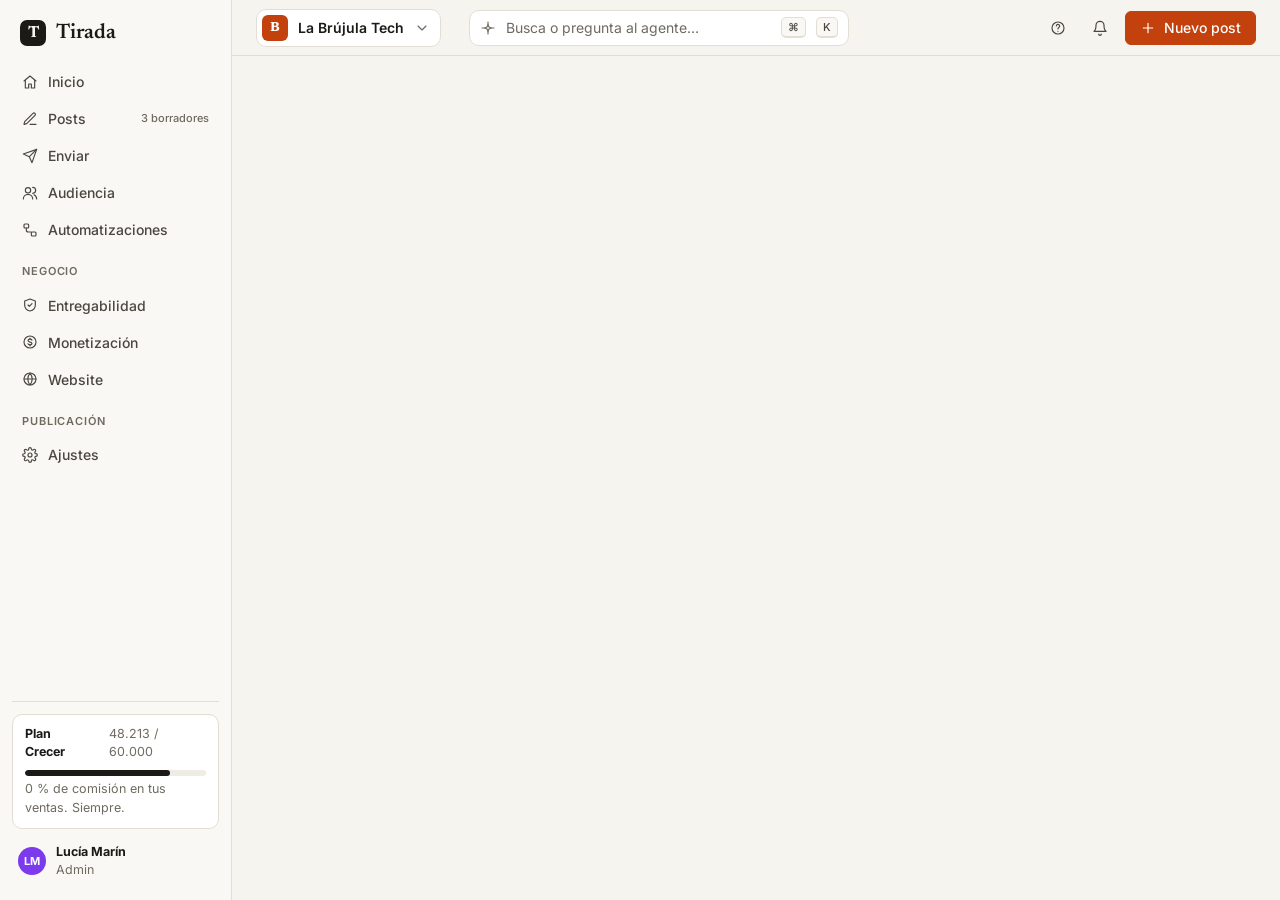
==== design/prototype/index.html @ 81aaa77f "design: entregabilidad Co-Authored-By: Claude Opus 5.5 <noreply@anthropic.com> Claude-Session: https" ====
<!doctype html>
<html lang="es">
<head>
<meta charset="utf-8">
<meta name="viewport" content="width=device-width, initial-scale=1">
<title>Tirada · La Brújula Tech</title>
<meta name="description" content="Prototipo navegable del dashboard del creador de Tirada (solo desktop).">
<link rel="preconnect" href="https://fonts.googleapis.com">
<link rel="preconnect" href="https://fonts.gstatic.com" crossorigin>
<link rel="stylesheet" href="https://fonts.googleapis.com/css2?family=Inter:wght@400;500;600;700&family=Newsreader:opsz,wght@6..72,400;6..72,600&display=swap">
<link rel="stylesheet" href="styles.css">
<link rel="icon" href="data:image/svg+xml,%3Csvg xmlns='http://www.w3.org/2000/svg' viewBox='0 0 32 32'%3E%3Crect width='32' height='32' rx='8' fill='%231b1a17'/%3E%3Ctext x='16' y='23' font-family='Georgia' font-size='20' font-weight='700' fill='%23f6f4ef' text-anchor='middle'%3ET%3C/text%3E%3C/svg%3E">
</head>
<body>

<!-- Iconos (sprite inline) -->
<svg width="0" height="0" style="position:absolute" aria-hidden="true">
  <defs>
    <symbol id="i-home" viewBox="0 0 24 24"><path d="M3 10.5 12 3l9 7.5"/><path d="M5 9.5V21h5v-6h4v6h5V9.5"/></symbol>
    <symbol id="i-edit" viewBox="0 0 24 24"><path d="M12 20h9"/><path d="M16.5 3.5a2.1 2.1 0 0 1 3 3L7 19l-4 1 1-4Z"/></symbol>
    <symbol id="i-send" viewBox="0 0 24 24"><path d="m22 2-7 20-4-9-9-4Z"/><path d="M22 2 11 13"/></symbol>
    <symbol id="i-users" viewBox="0 0 24 24"><circle cx="9" cy="8" r="4"/><path d="M2 21a7 7 0 0 1 14 0"/><path d="M16 3.5a4 4 0 0 1 0 9"/><path d="M22 21a7 7 0 0 0-4-6.3"/></symbol>
    <symbol id="i-flow" viewBox="0 0 24 24"><rect x="3" y="3" width="7" height="6" rx="1.5"/><rect x="14" y="15" width="7" height="6" rx="1.5"/><path d="M6.5 9v3a3 3 0 0 0 3 3h4.5"/></symbol>
    <symbol id="i-shield" viewBox="0 0 24 24"><path d="M12 3 4 6v6c0 5 3.5 8 8 9 4.5-1 8-4 8-9V6Z"/><path d="m9 12 2 2 4-4"/></symbol>
    <symbol id="i-coin" viewBox="0 0 24 24"><circle cx="12" cy="12" r="9"/><path d="M15 9.2c-.6-.9-1.7-1.4-3-1.4-1.8 0-3 .9-3 2.1 0 3 6 1.5 6 4.3 0 1.2-1.3 2.1-3 2.1-1.4 0-2.6-.6-3.1-1.6"/><path d="M12 6v1.8M12 16.3V18"/></symbol>
    <symbol id="i-globe" viewBox="0 0 24 24"><circle cx="12" cy="12" r="9"/><path d="M3 12h18"/><path d="M12 3a14 14 0 0 1 0 18 14 14 0 0 1 0-18"/></symbol>
    <symbol id="i-settings" viewBox="0 0 24 24"><circle cx="12" cy="12" r="3"/><path d="M19.4 15a1.7 1.7 0 0 0 .3 1.8l.1.1a2 2 0 1 1-2.8 2.8l-.1-.1a1.7 1.7 0 0 0-1.8-.3 1.7 1.7 0 0 0-1 1.5V21a2 2 0 1 1-4 0v-.1a1.7 1.7 0 0 0-1.1-1.5 1.7 1.7 0 0 0-1.8.3l-.1.1a2 2 0 1 1-2.8-2.8l.1-.1a1.7 1.7 0 0 0 .3-1.8 1.7 1.7 0 0 0-1.5-1H3a2 2 0 1 1 0-4h.1a1.7 1.7 0 0 0 1.5-1.1 1.7 1.7 0 0 0-.3-1.8l-.1-.1a2 2 0 1 1 2.8-2.8l.1.1a1.7 1.7 0 0 0 1.8.3H9a1.7 1.7 0 0 0 1-1.5V3a2 2 0 1 1 4 0v.1a1.7 1.7 0 0 0 1 1.5 1.7 1.7 0 0 0 1.8-.3l.1-.1a2 2 0 1 1 2.8 2.8l-.1.1a1.7 1.7 0 0 0-.3 1.8V9a1.7 1.7 0 0 0 1.5 1H21a2 2 0 1 1 0 4h-.1a1.7 1.7 0 0 0-1.5 1Z"/></symbol>
    <symbol id="i-search" viewBox="0 0 24 24"><circle cx="11" cy="11" r="7"/><path d="m20 20-3.5-3.5"/></symbol>
    <symbol id="i-sparkle" viewBox="0 0 24 24"><path d="M12 3v4M12 17v4M3 12h4M17 12h4"/><path d="m12 7 1.5 3.5L17 12l-3.5 1.5L12 17l-1.5-3.5L7 12l3.5-1.5Z"/></symbol>
    <symbol id="i-chev" viewBox="0 0 24 24"><path d="m6 9 6 6 6-6"/></symbol>
    <symbol id="i-chev-r" viewBox="0 0 24 24"><path d="m9 6 6 6-6 6"/></symbol>
    <symbol id="i-check" viewBox="0 0 24 24"><path d="M20 6 9 17l-5-5"/></symbol>
    <symbol id="i-x" viewBox="0 0 24 24"><path d="M18 6 6 18M6 6l12 12"/></symbol>
    <symbol id="i-alert" viewBox="0 0 24 24"><path d="M12 3 2 20h20Z"/><path d="M12 10v4M12 17h.01"/></symbol>
    <symbol id="i-info" viewBox="0 0 24 24"><circle cx="12" cy="12" r="9"/><path d="M12 11v5M12 8h.01"/></symbol>
    <symbol id="i-plus" viewBox="0 0 24 24"><path d="M12 5v14M5 12h14"/></symbol>
    <symbol id="i-mail" viewBox="0 0 24 24"><rect x="3" y="5" width="18" height="14" rx="2"/><path d="m3 7 9 6 9-6"/></symbol>
    <symbol id="i-link" viewBox="0 0 24 24"><path d="M10 14a4 4 0 0 0 5.7 0l3-3a4 4 0 0 0-5.7-5.7l-1 1"/><path d="M14 10a4 4 0 0 0-5.7 0l-3 3a4 4 0 0 0 5.7 5.7l1-1"/></symbol>
    <symbol id="i-copy" viewBox="0 0 24 24"><rect x="9" y="9" width="12" height="12" rx="2"/><path d="M5 15H4a1 1 0 0 1-1-1V4a1 1 0 0 1 1-1h10a1 1 0 0 1 1 1v1"/></symbol>
    <symbol id="i-image" viewBox="0 0 24 24"><rect x="3" y="4" width="18" height="16" rx="2"/><circle cx="9" cy="10" r="2"/><path d="m21 16-5-5-9 9"/></symbol>
    <symbol id="i-columns" viewBox="0 0 24 24"><rect x="3" y="4" width="18" height="16" rx="2"/><path d="M12 4v16"/></symbol>
    <symbol id="i-poll" viewBox="0 0 24 24"><path d="M4 20V10M10 20V4M16 20v-7M22 20H2"/></symbol>
    <symbol id="i-lock" viewBox="0 0 24 24"><rect x="4" y="11" width="16" height="10" rx="2"/><path d="M8 11V7a4 4 0 0 1 8 0v4"/></symbol>
    <symbol id="i-megaphone" viewBox="0 0 24 24"><path d="M3 11v2a1 1 0 0 0 1 1h3l6 4V6L7 10H4a1 1 0 0 0-1 1Z"/><path d="M17 8a5 5 0 0 1 0 8"/></symbol>
    <symbol id="i-heading" viewBox="0 0 24 24"><path d="M6 4v16M18 4v16M6 12h12"/></symbol>
    <symbol id="i-text" viewBox="0 0 24 24"><path d="M4 6h16M4 12h16M4 18h10"/></symbol>
    <symbol id="i-quote" viewBox="0 0 24 24"><path d="M7 7h4v6a4 4 0 0 1-4 4M15 7h4v6a4 4 0 0 1-4 4"/></symbol>
    <symbol id="i-code" viewBox="0 0 24 24"><path d="m8 7-5 5 5 5M16 7l5 5-5 5"/></symbol>
    <symbol id="i-clock" viewBox="0 0 24 24"><circle cx="12" cy="12" r="9"/><path d="M12 7v5l3 2"/></symbol>
    <symbol id="i-branch" viewBox="0 0 24 24"><circle cx="6" cy="5" r="2"/><circle cx="6" cy="19" r="2"/><circle cx="18" cy="8" r="2"/><path d="M6 7v10M18 10a6 6 0 0 1-6 6H8"/></symbol>
    <symbol id="i-webhook" viewBox="0 0 24 24"><path d="M10 7a3 3 0 1 1 4.5 2.6L17 14"/><path d="M7 20a3 3 0 1 1 0-6h0l2.5-4.5"/><path d="M17 20a3 3 0 1 0-2.6-4.5H9"/></symbol>
    <symbol id="i-zap" viewBox="0 0 24 24"><path d="M13 2 4 14h7l-1 8 9-12h-7Z"/></symbol>
    <symbol id="i-eye" viewBox="0 0 24 24"><path d="M2 12s3.5-7 10-7 10 7 10 7-3.5 7-10 7S2 12 2 12Z"/><circle cx="12" cy="12" r="3"/></symbol>
    <symbol id="i-monitor" viewBox="0 0 24 24"><rect x="2" y="4" width="20" height="13" rx="2"/><path d="M8 21h8M12 17v4"/></symbol>
    <symbol id="i-phone" viewBox="0 0 24 24"><rect x="6" y="2" width="12" height="20" rx="3"/><path d="M11 18h2"/></symbol>
    <symbol id="i-headphones" viewBox="0 0 24 24"><path d="M3 18v-6a9 9 0 0 1 18 0v6"/><rect x="3" y="14" width="4" height="7" rx="1.5"/><rect x="17" y="14" width="4" height="7" rx="1.5"/></symbol>
    <symbol id="i-comment" viewBox="0 0 24 24"><path d="M21 12a8 8 0 0 1-11.6 7.1L4 20l1-4.6A8 8 0 1 1 21 12Z"/></symbol>
    <symbol id="i-grip" viewBox="0 0 24 24"><circle cx="9" cy="6" r="1"/><circle cx="15" cy="6" r="1"/><circle cx="9" cy="12" r="1"/><circle cx="15" cy="12" r="1"/><circle cx="9" cy="18" r="1"/><circle cx="15" cy="18" r="1"/></symbol>
    <symbol id="i-play" viewBox="0 0 24 24"><path d="M7 4v16l13-8Z"/></symbol>
    <symbol id="i-trash" viewBox="0 0 24 24"><path d="M4 7h16M10 11v6M14 11v6M6 7l1 13h10l1-13M9 7V4h6v3"/></symbol>
    <symbol id="i-key" viewBox="0 0 24 24"><circle cx="8" cy="15" r="4"/><path d="m11 12 9-9M17 6l3 3M15 8l2 2"/></symbol>
    <symbol id="i-filter" viewBox="0 0 24 24"><path d="M3 5h18l-7 8v6l-4 2v-8Z"/></symbol>
    <symbol id="i-download" viewBox="0 0 24 24"><path d="M12 3v12M7 10l5 5 5-5M4 21h16"/></symbol>
    <symbol id="i-arrow-ur" viewBox="0 0 24 24"><path d="M7 17 17 7M8 7h9v9"/></symbol>
    <symbol id="i-layout" viewBox="0 0 24 24"><rect x="3" y="3" width="18" height="18" rx="2"/><path d="M3 9h18M9 21V9"/></symbol>
    <symbol id="i-undo" viewBox="0 0 24 24"><path d="M9 14 4 9l5-5"/><path d="M4 9h11a5 5 0 0 1 0 10h-3"/></symbol>
    <symbol id="i-redo" viewBox="0 0 24 24"><path d="m15 14 5-5-5-5"/><path d="M20 9H9a5 5 0 0 0 0 10h3"/></symbol>
    <symbol id="i-bell" viewBox="0 0 24 24"><path d="M6 8a6 6 0 0 1 12 0c0 7 3 9 3 9H3s3-2 3-9"/><path d="M10 21a2 2 0 0 0 4 0"/></symbol>
    <symbol id="i-help" viewBox="0 0 24 24"><circle cx="12" cy="12" r="9"/><path d="M9.5 9a2.5 2.5 0 1 1 3.5 2.3c-.6.3-1 .9-1 1.7v.5M12 17h.01"/></symbol>
    <symbol id="i-more" viewBox="0 0 24 24"><circle cx="5" cy="12" r="1"/><circle cx="12" cy="12" r="1"/><circle cx="19" cy="12" r="1"/></symbol>
    <symbol id="i-calendar" viewBox="0 0 24 24"><rect x="3" y="5" width="18" height="16" rx="2"/><path d="M3 10h18M8 3v4M16 3v4"/></symbol>
    <symbol id="i-split" viewBox="0 0 24 24"><path d="M12 3v6M12 9 5 16v5M12 9l7 7v5"/></symbol>
    <symbol id="i-bag" viewBox="0 0 24 24"><path d="M5 8h14l-1 13H6Z"/><path d="M9 8V6a3 3 0 0 1 6 0v2"/></symbol>
    <symbol id="i-star" viewBox="0 0 24 24"><path d="m12 3 2.7 5.6 6.3.9-4.5 4.4 1 6.1L12 17l-5.5 3 1-6.1L3 9.5l6.3-.9Z"/></symbol>
    <symbol id="i-laptop" viewBox="0 0 24 24"><rect x="4" y="4" width="16" height="11" rx="1.5"/><path d="M2 19h20l-2-4H4Z"/></symbol>
    <symbol id="i-bold" viewBox="0 0 24 24"><path d="M7 4h6a4 4 0 0 1 0 8H7zM7 12h7a4 4 0 0 1 0 8H7z"/></symbol>
    <symbol id="i-italic" viewBox="0 0 24 24"><path d="M14 4h-4M14 20h-4M15 4 9 20"/></symbol>
    <symbol id="i-db" viewBox="0 0 24 24"><ellipse cx="12" cy="5" rx="8" ry="3"/><path d="M4 5v14c0 1.7 3.6 3 8 3s8-1.3 8-3V5M4 12c0 1.7 3.6 3 8 3s8-1.3 8-3"/></symbol>
  </defs>
</svg>

<!-- ============ Pantalla de bloqueo móvil (funciona sin JS: CSS media query) ============ -->
<section class="gate" id="gate" aria-labelledby="gate-title">
  <div class="gate-card">
    <div class="gate-logo"><span class="brand-mark">T</span>Tirada</div>
    <svg class="gate-illus" viewBox="0 0 168 104" fill="none" stroke="currentColor" stroke-width="2" stroke-linecap="round" stroke-linejoin="round" aria-hidden="true">
      <rect x="22" y="6" width="124" height="78" rx="6"/>
      <path d="M8 92h152l-8 8H16Z"/>
      <rect x="32" y="16" width="34" height="58" rx="3" opacity=".35"/>
      <path d="M76 22h56M76 32h44M76 42h52M76 58h30" opacity=".5"/>
      <rect x="76" y="64" width="24" height="10" rx="3" fill="#c2410c" stroke="#c2410c"/>
    </svg>
    <h1 id="gate-title">Tirada se usa desde un ordenador</h1>
    <p>El editor, los segmentos y la analítica necesitan pantalla grande. Tus lectores sí te leen en el móvil: todo lo que ven ellos es responsive.</p>
    <p class="gate-reader">Abre Tirada en una pantalla de al menos 1024 px de ancho.</p>
    <div class="gate-actions">
      <button class="btn primary" type="button" data-gate-email><svg class="i"><use href="#i-mail"/></svg>Enviarme el enlace por email</button>
      <button class="btn" type="button" data-gate-copy><svg class="i"><use href="#i-link"/></svg>Copiar enlace</button>
    </div>
    <p class="gate-foot">¿Solo querías ver tus números? Te mandamos el resumen semanal por email cada lunes.</p>
  </div>
</section>

<!-- ============ App ============ -->
<div class="app" id="app">
  <aside class="sidebar" aria-label="Navegación principal">
    <div class="brand"><span class="brand-mark">T</span>Tirada</div>
    <nav class="nav" id="nav">
      <a href="#/inicio" data-route="inicio"><svg class="i"><use href="#i-home"/></svg>Inicio</a>
      <a href="#/editor" data-route="editor"><svg class="i"><use href="#i-edit"/></svg>Posts<span class="count">3 borradores</span></a>
      <a href="#/enviar" data-route="enviar"><svg class="i"><use href="#i-send"/></svg>Enviar</a>
      <a href="#/audiencia" data-route="audiencia"><svg class="i"><use href="#i-users"/></svg>Audiencia</a>
      <a href="#/automatizaciones" data-route="automatizaciones"><svg class="i"><use href="#i-flow"/></svg>Automatizaciones</a>
      <div class="nav-label">Negocio</div>
      <a href="#/entregabilidad" data-route="entregabilidad"><svg class="i"><use href="#i-shield"/></svg>Entregabilidad</a>
      <a href="#/monetizacion" data-route="monetizacion"><svg class="i"><use href="#i-coin"/></svg>Monetización</a>
      <a href="#/website" data-route="website"><svg class="i"><use href="#i-globe"/></svg>Website</a>
      <div class="nav-label">Publicación</div>
      <a href="#/ajustes" data-route="ajustes"><svg class="i"><use href="#i-settings"/></svg>Ajustes</a>
    </nav>
    <div class="sidebar-foot">
      <div class="plan-box">
        <div class="row"><b>Plan Crecer</b><span class="spacer"></span><span class="muted">48.213 / 60.000</span></div>
        <div class="bar"><span style="width:80%"></span></div>
        <span class="muted">0 % de comisión en tus ventas. Siempre.</span>
      </div>
      <div class="me"><span class="avatar" style="background:#7c3aed">LM</span><div><b>Lucía Marín</b><div class="muted">Admin</div></div></div>
    </div>
  </aside>

  <div class="main">
    <header class="topbar">
      <div class="pub-switch">
        <button class="pub-btn" id="pub-btn" aria-haspopup="menu" aria-expanded="false">
          <span class="pub-logo" style="background:#c2410c">B</span>La Brújula Tech<svg class="i muted"><use href="#i-chev"/></svg>
        </button>
        <div class="menu" id="pub-menu" role="menu" hidden>
          <button class="menu-item active" role="menuitem"><span class="pub-logo" style="background:#c2410c">B</span><span>La Brújula Tech<small>48.213 suscriptores · semanal</small></span><svg class="i" style="margin-left:auto"><use href="#i-check"/></svg></button>
          <button class="menu-item" role="menuitem"><span class="pub-logo" style="background:#0f766e">C</span><span>Código Abierto<small>9.870 suscriptores · quincenal</small></span></button>
          <button class="menu-item" role="menuitem"><span class="pub-logo" style="background:#1d4ed8">D</span><span>Datos con Café<small>2.415 suscriptores · en periodo de prueba</small></span></button>
          <div class="menu-sep"></div>
          <button class="menu-item" role="menuitem"><svg class="i"><use href="#i-plus"/></svg>Nueva publicación</button>
        </div>
      </div>
      <button class="cmdk-btn" id="cmdk-btn" aria-label="Abrir buscador y agente (Cmd+K)">
        <svg class="i"><use href="#i-sparkle"/></svg><span>Busca o pregunta al agente…</span><kbd>⌘</kbd><kbd>K</kbd>
      </button>
      <div class="topbar-right">
        <button class="btn ghost icon" aria-label="Ayuda"><svg class="i"><use href="#i-help"/></svg></button>
        <button class="btn ghost icon" aria-label="Notificaciones"><svg class="i"><use href="#i-bell"/></svg></button>
        <a class="btn primary" href="#/editor"><svg class="i"><use href="#i-plus"/></svg>Nuevo post</a>
      </div>
    </header>
    <main id="view" class="view" tabindex="-1"></main>
  </div>
</div>

<!-- ============ Paleta de comandos / agente IA ============ -->
<div class="palette-backdrop" id="palette" hidden>
  <div class="palette" role="dialog" aria-modal="true" aria-label="Buscador y agente">
    <div class="palette-in">
      <svg class="i"><use href="#i-sparkle"/></svg>
      <input id="palette-input" placeholder="Busca posts, suscriptores, ajustes… o pregunta lo que quieras" autocomplete="off">
      <kbd>esc</kbd>
    </div>
    <div class="palette-body" id="palette-body"></div>
    <div class="p-foot"><span><kbd>↑</kbd> <kbd>↓</kbd> navegar</span><span><kbd>↵</kbd> abrir</span><span>El agente usa la misma API y permisos que tú · todo queda en el audit log</span></div>
  </div>
</div>

<div class="toasts" id="toasts" aria-live="polite"></div>

<script src="app.js"></script>
</body>
</html>
---- design/prototype/styles.css ----
/* Tirada — prototipo del dashboard del creador (solo desktop, ≥1024px) */

:root {
  /* Superficies */
  --bg: #f6f4ef;
  --surface: #ffffff;
  --surface-2: #faf8f4;
  --surface-sunken: #efece5;
  --border: #e3ded3;
  --border-strong: #cfc8ba;

  /* Tinta */
  --ink: #1b1a17;
  --ink-2: #4a4740;
  --ink-3: #6f6a60;
  --ink-inverse: #ffffff;

  /* Marca */
  --accent: #c2410c;          /* bermellón de imprenta */
  --accent-hover: #a5360a;
  --accent-soft: #fbe9df;
  --accent-ink: #9a3412;

  /* Estado (siempre con icono + texto) */
  --good: #15803d;
  --good-soft: #e3f4e8;
  --warn: #a16207;
  --warn-soft: #fbf1d5;
  --bad: #b91c1c;
  --bad-soft: #fbe4e4;
  --info: #1d4ed8;
  --info-soft: #e3eafc;

  /* Datos */
  --series-1: #c2410c;
  --series-muted: #b8b1a3;
  --grid: #ebe7de;

  /* Tipografía */
  --font-ui: "Inter", ui-sans-serif, system-ui, -apple-system, "Segoe UI", Roboto, sans-serif;
  --font-serif: "Newsreader", "Iowan Old Style", Georgia, "Times New Roman", serif;
  --font-mono: ui-monospace, "SF Mono", Menlo, Consolas, monospace;

  --fs-xs: 11px;
  --fs-sm: 12.5px;
  --fs-md: 14px;
  --fs-lg: 16px;
  --fs-xl: 20px;
  --fs-2xl: 26px;
  --fs-3xl: 34px;

  /* Espaciado (base 4) */
  --s-1: 4px;
  --s-2: 8px;
  --s-3: 12px;
  --s-4: 16px;
  --s-5: 20px;
  --s-6: 24px;
  --s-8: 32px;
  --s-10: 40px;

  --r-sm: 6px;
  --r-md: 10px;
  --r-lg: 14px;
  --shadow-sm: 0 1px 2px rgba(27, 26, 23, .06);
  --shadow-md: 0 6px 24px rgba(27, 26, 23, .08), 0 1px 2px rgba(27, 26, 23, .06);
  --shadow-lg: 0 24px 64px rgba(27, 26, 23, .18), 0 2px 6px rgba(27, 26, 23, .08);

  --sidebar-w: 232px;
  --topbar-h: 56px;
  color-scheme: light;
}

@media (prefers-color-scheme: dark) {
  :root {
    --bg: #141311;
    --surface: #1c1b18;
    --surface-2: #211f1c;
    --surface-sunken: #110f0d;
    --border: #2f2c27;
    --border-strong: #3f3b34;
    --ink: #f1ede4;
    --ink-2: #c9c3b6;
    --ink-3: #9a9385;
    --accent: #f0703a;
    --accent-hover: #ff8550;
    --accent-soft: #3a2116;
    --accent-ink: #ffb08a;
    --good: #4ade80;
    --good-soft: #15291c;
    --warn: #facc15;
    --warn-soft: #2e2710;
    --bad: #f87171;
    --bad-soft: #351717;
    --info: #93b4ff;
    --info-soft: #18213a;
    --series-1: #f0703a;
    --series-muted: #5d574d;
    --grid: #2a2823;
    --shadow-md: 0 6px 24px rgba(0, 0, 0, .4);
    --shadow-lg: 0 24px 64px rgba(0, 0, 0, .6);
    color-scheme: dark;
  }
}

* { box-sizing: border-box; }
html, body { margin: 0; height: 100%; }
body {
  background: var(--bg);
  color: var(--ink);
  font: 400 var(--fs-md)/1.5 var(--font-ui);
  -webkit-font-smoothing: antialiased;
  min-width: 1024px;
}
button, input, select, textarea { font: inherit; color: inherit; }
a { color: var(--accent-ink); }
h1, h2, h3, h4 { margin: 0; font-weight: 600; letter-spacing: -.01em; }
p { margin: 0; }
svg.i { width: 16px; height: 16px; flex: none; stroke: currentColor; fill: none; stroke-width: 1.75; stroke-linecap: round; stroke-linejoin: round; }
.serif { font-family: var(--font-serif); }
.muted { color: var(--ink-3); }
.mono { font-family: var(--font-mono); font-size: var(--fs-sm); }
.num { font-variant-numeric: tabular-nums; }
.sr-only { position: absolute; width: 1px; height: 1px; overflow: hidden; clip: rect(0 0 0 0); white-space: nowrap; }
:focus-visible { outline: 2px solid var(--accent); outline-offset: 2px; border-radius: 4px; }

/* ================= Mobile gate ================= */
.gate { display: none; }
@media (max-width: 1023.98px), (pointer: coarse) and (max-width: 1023.98px) {
  body { min-width: 0; }
  .app, .palette-backdrop { display: none !important; }
  .gate { display: flex; }
}
.gate {
  position: fixed; inset: 0; z-index: 100;
  flex-direction: column; justify-content: center; align-items: center;
  padding: 32px 24px;
  background:
    radial-gradient(120% 60% at 50% 0%, var(--accent-soft), transparent 70%),
    var(--bg);
  text-align: center;
  overflow-y: auto;
}
.gate-card { max-width: 420px; width: 100%; }
.gate-logo { display: inline-flex; align-items: center; gap: 10px; font: 600 22px var(--font-serif); margin-bottom: 40px; }
.gate-illus { width: 168px; height: auto; margin: 0 auto 28px; display: block; color: var(--ink); }
.gate h1 { font: 600 30px/1.15 var(--font-serif); letter-spacing: -.02em; margin-bottom: 14px; }
.gate p { color: var(--ink-2); font-size: 16px; line-height: 1.55; margin-bottom: 10px; }
.gate .gate-reader { font-size: 14px; color: var(--ink-3); margin-bottom: 32px; }
.gate-actions { display: flex; flex-direction: column; gap: 10px; }
.gate .btn { justify-content: center; height: 48px; font-size: 15px; border-radius: 12px; }
.gate-foot { margin-top: 28px; font-size: 12.5px; color: var(--ink-3); }

/* ================= Layout ================= */
.app { display: grid; grid-template-columns: var(--sidebar-w) 1fr; min-height: 100vh; }
.sidebar {
  position: sticky; top: 0; height: 100vh;
  background: var(--surface-2);
  border-right: 1px solid var(--border);
  display: flex; flex-direction: column;
  padding: var(--s-4) var(--s-3);
}
.brand { display: flex; align-items: center; gap: 10px; padding: 4px 8px 18px; font: 600 21px var(--font-serif); letter-spacing: -.01em; }
.brand-mark { width: 26px; height: 26px; border-radius: 7px; background: var(--ink); color: var(--bg); display: grid; place-items: center; font: 700 16px var(--font-serif); }
.nav { display: flex; flex-direction: column; gap: 2px; }
.nav-label { font-size: var(--fs-xs); text-transform: uppercase; letter-spacing: .08em; color: var(--ink-3); padding: 14px 10px 6px; font-weight: 600; }
.nav a {
  display: flex; align-items: center; gap: 10px;
  padding: 7px 10px; border-radius: var(--r-sm);
  color: var(--ink-2); text-decoration: none; font-weight: 500;
}
.nav a:hover { background: var(--surface-sunken); color: var(--ink); }
.nav a[aria-current="page"] { background: var(--surface); color: var(--ink); box-shadow: var(--shadow-sm), inset 0 0 0 1px var(--border); }
.nav a[aria-current="page"] svg { color: var(--accent); }
.nav .count { margin-left: auto; font-size: var(--fs-xs); color: var(--ink-3); }
.sidebar-foot { margin-top: auto; border-top: 1px solid var(--border); padding-top: var(--s-3); display: flex; flex-direction: column; gap: 10px; }
.plan-box { background: var(--surface); border: 1px solid var(--border); border-radius: var(--r-md); padding: 10px 12px; font-size: var(--fs-sm); }
.plan-box .bar { height: 6px; border-radius: 3px; background: var(--surface-sunken); margin: 8px 0 4px; overflow: hidden; }
.plan-box .bar span { display: block; height: 100%; background: var(--ink); border-radius: 3px; }
.me { display: flex; align-items: center; gap: 10px; padding: 4px 6px; font-size: var(--fs-sm); }

.main { display: flex; flex-direction: column; min-width: 0; }
.topbar {
  position: sticky; top: 0; z-index: 20;
  height: var(--topbar-h);
  display: flex; align-items: center; gap: var(--s-3);
  padding: 0 var(--s-6);
  background: color-mix(in srgb, var(--bg) 88%, transparent);
  backdrop-filter: blur(8px);
  border-bottom: 1px solid var(--border);
}
.pub-switch { position: relative; }
.pub-btn { display: flex; align-items: center; gap: 10px; padding: 5px 10px 5px 5px; border: 1px solid var(--border); border-radius: var(--r-md); background: var(--surface); cursor: pointer; font-weight: 600; }
.pub-btn:hover { border-color: var(--border-strong); }
.pub-logo { width: 26px; height: 26px; border-radius: 6px; display: grid; place-items: center; font: 700 13px var(--font-serif); color: #fff; }
.menu {
  position: absolute; top: calc(100% + 6px); left: 0; min-width: 280px; z-index: 30;
  background: var(--surface); border: 1px solid var(--border); border-radius: var(--r-md);
  box-shadow: var(--shadow-md); padding: 6px;
}
.menu[hidden] { display: none; }
.menu-item { display: flex; align-items: center; gap: 10px; width: 100%; padding: 8px; border: 0; background: none; border-radius: var(--r-sm); cursor: pointer; text-align: left; }
.menu-item:hover, .menu-item.active { background: var(--surface-sunken); }
.menu-item small { display: block; color: var(--ink-3); font-size: var(--fs-xs); }
.menu-sep { height: 1px; background: var(--border); margin: 6px 0; }
.cmdk-btn {
  display: flex; align-items: center; gap: 10px;
  width: 380px; height: 36px; padding: 0 10px;
  margin-left: var(--s-4);
  border: 1px solid var(--border); border-radius: var(--r-md);
  background: var(--surface); color: var(--ink-3); cursor: pointer; text-align: left;
}
.cmdk-btn:hover { border-color: var(--border-strong); color: var(--ink-2); }
.cmdk-btn span { flex: 1; }
kbd { font: 500 11px var(--font-ui); padding: 2px 6px; border: 1px solid var(--border); border-bottom-width: 2px; border-radius: 5px; background: var(--surface-2); color: var(--ink-2); }
.topbar-right { margin-left: auto; display: flex; align-items: center; gap: var(--s-2); }

.view { padding: var(--s-8) var(--s-8) var(--s-10); max-width: 1440px; width: 100%; }
.view.full { max-width: none; padding: 0; }
.page-head { display: flex; align-items: flex-end; gap: var(--s-4); margin-bottom: var(--s-6); }
.page-head h1 { font: 600 var(--fs-3xl)/1.1 var(--font-serif); letter-spacing: -.02em; }
.page-head .sub { color: var(--ink-3); margin-top: 6px; }
.page-head .actions { margin-left: auto; display: flex; gap: var(--s-2); align-items: center; }

/* ================= Componentes ================= */
.btn {
  display: inline-flex; align-items: center; gap: 8px;
  height: 34px; padding: 0 14px;
  border: 1px solid var(--border-strong); border-radius: var(--r-sm);
  background: var(--surface); color: var(--ink);
  font-weight: 500; cursor: pointer; white-space: nowrap; text-decoration: none;
}
.btn:hover { background: var(--surface-2); }
.btn.primary { background: var(--accent); border-color: var(--accent); color: #fff; }
.btn.primary:hover { background: var(--accent-hover); }
.btn.dark { background: var(--ink); border-color: var(--ink); color: var(--bg); }
.btn.ghost { border-color: transparent; background: transparent; color: var(--ink-2); }
.btn.ghost:hover { background: var(--surface-sunken); }
.btn.sm { height: 28px; padding: 0 10px; font-size: var(--fs-sm); }
.btn.icon { width: 34px; padding: 0; justify-content: center; }
.btn.sm.icon { width: 28px; }

.card { background: var(--surface); border: 1px solid var(--border); border-radius: var(--r-lg); box-shadow: var(--shadow-sm); }
.card-h { display: flex; align-items: center; gap: var(--s-3); padding: var(--s-4) var(--s-5); border-bottom: 1px solid var(--border); }
.card-h h2, .card-h h3 { font-size: var(--fs-lg); }
.card-h .right { margin-left: auto; display: flex; gap: var(--s-2); align-items: center; }
.card-b { padding: var(--s-5); }
.card-b.flush { padding: 0; }

.grid { display: grid; gap: var(--s-5); }
.g-2 { grid-template-columns: repeat(2, minmax(0, 1fr)); }
.g-3 { grid-template-columns: repeat(3, minmax(0, 1fr)); }
.g-4 { grid-template-columns: repeat(4, minmax(0, 1fr)); }
.g-main-side { grid-template-columns: minmax(0, 2fr) minmax(0, 1fr); }
.stack { display: flex; flex-direction: column; gap: var(--s-5); }
.row { display: flex; align-items: center; gap: var(--s-2); }
.row.wrap { flex-wrap: wrap; }
.spacer { flex: 1; }

.badge {
  display: inline-flex; align-items: center; gap: 5px;
  padding: 2px 8px; border-radius: 999px;
  font-size: var(--fs-xs); font-weight: 600; line-height: 18px; white-space: nowrap;
  background: var(--surface-sunken); color: var(--ink-2);
}
.badge svg.i { width: 12px; height: 12px; stroke-width: 2.25; }
.badge.good { background: var(--good-soft); color: var(--good); }
.badge.warn { background: var(--warn-soft); color: var(--warn); }
.badge.bad { background: var(--bad-soft); color: var(--bad); }
.badge.info { background: var(--info-soft); color: var(--info); }
.badge.accent { background: var(--accent-soft); color: var(--accent-ink); }
.badge.outline { background: transparent; box-shadow: inset 0 0 0 1px var(--border-strong); }

.avatar { width: 28px; height: 28px; border-radius: 50%; display: inline-grid; place-items: center; font-size: 11px; font-weight: 700; color: #fff; flex: none; }
.avatar.sm { width: 22px; height: 22px; font-size: 10px; }
.avatars { display: flex; }
.avatars .avatar { box-shadow: 0 0 0 2px var(--bg); margin-left: -6px; }
.avatars .avatar:first-child { margin-left: 0; }

.tabs { display: flex; gap: 2px; border-bottom: 1px solid var(--border); }
.tab { padding: 10px 12px; border: 0; background: none; cursor: pointer; color: var(--ink-3); font-weight: 500; border-bottom: 2px solid transparent; margin-bottom: -1px; }
.tab:hover { color: var(--ink); }
.tab[aria-selected="true"] { color: var(--ink); border-bottom-color: var(--accent); }

.seg { display: inline-flex; padding: 3px; gap: 2px; background: var(--surface-sunken); border-radius: var(--r-md); }
.seg button { display: inline-flex; align-items: center; gap: 6px; border: 0; background: none; padding: 5px 12px; border-radius: 7px; cursor: pointer; color: var(--ink-2); font-weight: 500; font-size: var(--fs-sm); }
.seg button[aria-pressed="true"] { background: var(--surface); color: var(--ink); box-shadow: var(--shadow-sm); }

.field { display: flex; flex-direction: column; gap: 6px; }
.field label, .label { font-size: var(--fs-sm); font-weight: 600; color: var(--ink-2); }
.input, .select {
  height: 36px; padding: 0 10px; width: 100%;
  border: 1px solid var(--border-strong); border-radius: var(--r-sm);
  background: var(--surface);
}
.select { appearance: none; padding-right: 28px; background-image: linear-gradient(45deg, transparent 50%, var(--ink-3) 50%), linear-gradient(135deg, var(--ink-3) 50%, transparent 50%); background-position: calc(100% - 15px) 15px, calc(100% - 10px) 15px; background-size: 5px 5px; background-repeat: no-repeat; }
.input:focus, .select:focus { outline: 2px solid var(--accent); outline-offset: -1px; border-color: transparent; }
.hint { font-size: var(--fs-sm); color: var(--ink-3); }

.switch { position: relative; width: 34px; height: 20px; border-radius: 10px; background: var(--border-strong); border: 0; cursor: pointer; flex: none; padding: 0; }
.switch::after { content: ""; position: absolute; top: 2px; left: 2px; width: 16px; height: 16px; border-radius: 50%; background: #fff; transition: transform .15s; box-shadow: var(--shadow-sm); }
.switch[aria-checked="true"] { background: var(--good); }
.switch[aria-checked="true"]::after { transform: translateX(14px); }

table.t { width: 100%; border-collapse: collapse; font-size: var(--fs-md); }
.t th { text-align: left; font-size: var(--fs-xs); text-transform: uppercase; letter-spacing: .06em; color: var(--ink-3); font-weight: 600; padding: 10px var(--s-4); border-bottom: 1px solid var(--border); background: var(--surface-2); white-space: nowrap; }
.t td { padding: 11px var(--s-4); border-bottom: 1px solid var(--border); vertical-align: middle; }
.t tr:last-child td { border-bottom: 0; }
.t tbody tr:hover td { background: var(--surface-2); }
.t .r { text-align: right; }
.t th:first-child { border-top-left-radius: var(--r-lg); }
.t th:last-child { border-top-right-radius: var(--r-lg); }
.cell-main { font-weight: 600; }
.cell-sub { font-size: var(--fs-sm); color: var(--ink-3); }

.meter { height: 6px; border-radius: 3px; background: var(--surface-sunken); overflow: hidden; min-width: 60px; }
.meter > span { display: block; height: 100%; border-radius: 3px; background: var(--ink-2); }
.meter.good > span { background: var(--good); }
.meter.warn > span { background: var(--warn); }
.meter.accent > span { background: var(--accent); }

.callout { display: flex; gap: var(--s-3); padding: var(--s-3) var(--s-4); border-radius: var(--r-md); background: var(--info-soft); color: var(--ink); font-size: var(--fs-sm); align-items: flex-start; }
.callout svg { color: var(--info); margin-top: 2px; }
.callout.warn { background: var(--warn-soft); } .callout.warn svg { color: var(--warn); }
.callout.good { background: var(--good-soft); } .callout.good svg { color: var(--good); }
.callout.accent { background: var(--accent-soft); } .callout.accent svg { color: var(--accent); }

.dot { width: 8px; height: 8px; border-radius: 50%; display: inline-block; background: var(--ink-3); flex: none; }
.dot.good { background: var(--good); } .dot.warn { background: var(--warn); } .dot.bad { background: var(--bad); }

/* ================= Inicio ================= */
.kpis { display: grid; grid-template-columns: 1.5fr repeat(4, 1fr); gap: var(--s-4); margin-bottom: var(--s-5); }
.kpi { padding: var(--s-5); display: flex; flex-direction: column; gap: 6px; }
.kpi .k-label { font-size: var(--fs-sm); color: var(--ink-3); font-weight: 500; display: flex; align-items: center; gap: 6px; }
.kpi .k-val { font: 600 var(--fs-2xl)/1.1 var(--font-ui); letter-spacing: -.02em; font-variant-numeric: tabular-nums; }
.kpi .k-foot { font-size: var(--fs-sm); color: var(--ink-3); display: flex; gap: 6px; align-items: center; flex-wrap: wrap; }
.kpi.hero { background: var(--ink); color: var(--bg); border-color: var(--ink); }
.kpi.hero .k-label, .kpi.hero .k-foot { color: color-mix(in srgb, var(--bg) 70%, transparent); }
.kpi.hero .k-val { font: 600 44px/1 var(--font-serif); }
.kpi.hero .badge { background: color-mix(in srgb, var(--bg) 14%, transparent); color: var(--bg); }
.delta-up { color: var(--good); font-weight: 600; }
.delta-down { color: var(--bad); font-weight: 600; }
.kpi.hero .delta-up { color: #86efac; }
.split-bar { display: flex; height: 8px; gap: 2px; border-radius: 4px; overflow: hidden; margin-top: 4px; }
.split-bar span { display: block; height: 100%; }

.chart-wrap { position: relative; }
.chart-wrap svg { display: block; width: 100%; height: auto; overflow: visible; }
.chart-tip { position: absolute; pointer-events: none; background: var(--ink); color: var(--bg); padding: 8px 10px; border-radius: 8px; font-size: var(--fs-sm); box-shadow: var(--shadow-md); transform: translate(-50%, -110%); white-space: nowrap; opacity: 0; transition: opacity .1s; }
.chart-tip b { font-variant-numeric: tabular-nums; }
.legend { display: flex; gap: var(--s-4); font-size: var(--fs-sm); color: var(--ink-2); }
.legend i { display: inline-block; width: 14px; height: 3px; border-radius: 2px; vertical-align: middle; margin-right: 6px; }

.post-row { display: grid; grid-template-columns: 1fr 90px 90px 90px 110px; gap: var(--s-3); align-items: center; padding: 12px var(--s-5); border-bottom: 1px solid var(--border); }
.post-row:last-child { border-bottom: 0; }
.post-row.head { font-size: var(--fs-xs); text-transform: uppercase; letter-spacing: .06em; color: var(--ink-3); font-weight: 600; padding-top: 10px; padding-bottom: 10px; background: var(--surface-2); }
.post-row .title { font: 600 15px/1.3 var(--font-serif); }
.post-row .r { text-align: right; font-variant-numeric: tabular-nums; }

.agenda li { display: flex; gap: var(--s-3); padding: 10px 0; border-bottom: 1px solid var(--border); }
.agenda li:last-child { border-bottom: 0; }
ul.plain { list-style: none; margin: 0; padding: 0; }
.agenda .when { width: 56px; flex: none; font-size: var(--fs-sm); color: var(--ink-3); font-weight: 600; }

/* ================= Editor ================= */
.editor { display: grid; grid-template-columns: 248px minmax(0, 1fr) 360px; height: calc(100vh - var(--topbar-h)); }
.ed-left, .ed-right { background: var(--surface-2); overflow-y: auto; }
.ed-left { border-right: 1px solid var(--border); padding: var(--s-4); }
.ed-right { border-left: 1px solid var(--border); display: flex; flex-direction: column; }
.ed-center { overflow-y: auto; background: var(--bg); position: relative; }
.ed-toolbar { position: sticky; top: 0; z-index: 5; display: flex; align-items: center; gap: var(--s-2); padding: 10px var(--s-5); background: color-mix(in srgb, var(--bg) 92%, transparent); backdrop-filter: blur(6px); border-bottom: 1px solid var(--border); }
.ed-toolbar .sep { width: 1px; height: 20px; background: var(--border); margin: 0 4px; }
.saved { font-size: var(--fs-sm); color: var(--ink-3); display: flex; align-items: center; gap: 6px; }
.doc { max-width: 680px; margin: var(--s-8) auto 120px; background: var(--surface); border: 1px solid var(--border); border-radius: var(--r-lg); box-shadow: var(--shadow-sm); padding: 56px 64px; font-family: var(--font-serif); font-size: 18px; line-height: 1.65; }
.doc .kicker { font: 600 12px var(--font-ui); text-transform: uppercase; letter-spacing: .1em; color: var(--accent); margin-bottom: 10px; }
.doc h1 { font: 600 36px/1.15 var(--font-serif); letter-spacing: -.02em; margin-bottom: 12px; }
.doc h2 { font: 600 24px/1.25 var(--font-serif); margin: 28px 0 8px; }
.doc .dek { font-size: 20px; color: var(--ink-2); margin-bottom: 18px; }
.doc .byline { font: 500 13px var(--font-ui); color: var(--ink-3); display: flex; align-items: center; gap: 8px; padding-bottom: 20px; border-bottom: 1px solid var(--border); margin-bottom: 20px; }
.doc p { margin: 0 0 16px; }
.blk { position: relative; border-radius: 8px; }
.blk .handle { position: absolute; left: -40px; top: 4px; display: flex; gap: 2px; opacity: 0; color: var(--ink-3); }
.blk:hover .handle, .blk.sel .handle { opacity: 1; }
.blk.sel { box-shadow: 0 0 0 2px var(--accent); }
.blk .cond { position: absolute; right: -8px; top: -10px; }
.mt { background: var(--accent-soft); color: var(--accent-ink); border-radius: 4px; padding: 0 4px; font-family: var(--font-ui); font-size: .85em; font-weight: 600; }
.mt.resolved { background: var(--good-soft); color: var(--good); }
.doc figure { margin: 8px 0 20px; }
.img-ph { aspect-ratio: 16 / 8; border-radius: 8px; background: linear-gradient(135deg, #2b3a55, #c2410c 140%); display: grid; place-items: center; color: rgba(255, 255, 255, .85); }
.img-ph svg { width: 56px; height: 56px; stroke-width: 1.2; }
.doc figcaption { font: 400 13.5px/1.5 var(--font-ui); color: var(--ink-3); margin-top: 8px; }
.doc figcaption em { color: var(--ink-2); }
.cols { display: grid; grid-template-columns: 1fr 1fr; gap: 20px; margin: 4px 0 20px; }
.cols > div { border: 1px dashed var(--border-strong); border-radius: 8px; padding: 14px 16px; font-size: 15.5px; line-height: 1.55; }
.cols h4 { font: 600 12px var(--font-ui); text-transform: uppercase; letter-spacing: .08em; color: var(--ink-3); margin-bottom: 6px; }
.poll { border: 1px solid var(--border); border-radius: 10px; padding: 16px 18px; margin: 8px 0 20px; font-family: var(--font-ui); }
.poll .q { font-weight: 600; margin-bottom: 10px; font-size: 15px; }
.poll .opt { display: flex; align-items: center; gap: 10px; padding: 8px 12px; border: 1px solid var(--border); border-radius: 8px; margin-bottom: 6px; font-size: 14px; position: relative; overflow: hidden; }
.poll .opt span.fill { position: absolute; inset: 0 auto 0 0; background: var(--accent-soft); z-index: 0; }
.poll .opt > * { position: relative; z-index: 1; }
.poll .opt b { margin-left: auto; font-variant-numeric: tabular-nums; }
.paywall { display: flex; align-items: center; gap: 12px; margin: 28px 0; font: 600 12px var(--font-ui); text-transform: uppercase; letter-spacing: .08em; color: var(--accent-ink); }
.paywall::before, .paywall::after { content: ""; flex: 1; border-top: 2px dashed var(--accent); opacity: .5; }
.adslot { border: 1px solid var(--border); background: var(--surface-2); border-radius: 10px; padding: 14px 16px; display: flex; gap: 14px; align-items: center; margin: 8px 0 20px; font-family: var(--font-ui); }
.adslot .logo { width: 44px; height: 44px; border-radius: 10px; background: #0f766e; color: #fff; display: grid; place-items: center; font-weight: 700; }
.adslot small { color: var(--ink-3); font-size: 11px; text-transform: uppercase; letter-spacing: .08em; font-weight: 600; }
.slash { position: absolute; left: 0; top: calc(100% + 6px); width: 300px; z-index: 6; background: var(--surface); border: 1px solid var(--border); border-radius: var(--r-md); box-shadow: var(--shadow-lg); padding: 6px; font-family: var(--font-ui); font-size: 14px; }
.slash .grp { font-size: var(--fs-xs); text-transform: uppercase; letter-spacing: .08em; color: var(--ink-3); font-weight: 600; padding: 6px 8px 4px; }
.slash .it { display: flex; align-items: center; gap: 10px; padding: 6px 8px; border-radius: 6px; }
.slash .it.active { background: var(--surface-sunken); }
.slash .it .ic { width: 30px; height: 30px; border-radius: 6px; border: 1px solid var(--border); display: grid; place-items: center; background: var(--surface); }
.slash .it small { display: block; color: var(--ink-3); font-size: 12px; }
.slash .it kbd { margin-left: auto; }
.typing { color: var(--ink-3); }
.caret { display: inline-block; width: 2px; height: 1.1em; background: var(--accent); vertical-align: text-bottom; animation: blink 1s steps(1) infinite; }
@keyframes blink { 50% { opacity: 0; } }
.cursor-tag { position: absolute; font: 600 10px var(--font-ui); color: #fff; padding: 1px 6px; border-radius: 4px 4px 4px 0; white-space: nowrap; }
.remote-sel { background: rgba(37, 99, 235, .16); border-bottom: 2px solid #2563eb; }
.comment-hl { background: var(--warn-soft); border-bottom: 2px solid var(--warn); cursor: pointer; }

.outline li { padding: 5px 8px; border-radius: 6px; font-size: var(--fs-sm); color: var(--ink-2); cursor: pointer; display: flex; gap: 8px; align-items: center; }
.outline li:hover { background: var(--surface-sunken); }
.outline li.on { background: var(--surface); box-shadow: inset 0 0 0 1px var(--border); color: var(--ink); }
.outline li.l2 { padding-left: 22px; }
.side-h { font-size: var(--fs-xs); text-transform: uppercase; letter-spacing: .08em; color: var(--ink-3); font-weight: 600; margin: 18px 0 8px; }
.side-h:first-child { margin-top: 0; }

.rp-body { padding: var(--s-4); overflow-y: auto; flex: 1; display: flex; flex-direction: column; gap: var(--s-4); }
.rp-sec { background: var(--surface); border: 1px solid var(--border); border-radius: var(--r-md); padding: var(--s-4); }
.rp-sec h4 { font-size: var(--fs-md); margin-bottom: 10px; display: flex; align-items: center; gap: 8px; }
.rp-sec h4 .right { margin-left: auto; }
.gauge { position: relative; height: 10px; border-radius: 5px; background: var(--surface-sunken); overflow: visible; margin: 10px 0 6px; }
.gauge .fill { position: absolute; inset: 0 auto 0 0; border-radius: 5px; background: var(--good); }
.gauge .mark { position: absolute; top: -4px; bottom: -4px; width: 2px; background: var(--ink-3); }
.gauge-legend { display: flex; justify-content: space-between; font-size: var(--fs-xs); color: var(--ink-3); }
.check { display: flex; gap: 10px; align-items: flex-start; padding: 7px 0; font-size: var(--fs-sm); border-bottom: 1px solid var(--border); }
.check:last-child { border-bottom: 0; }
.check .ci { width: 18px; height: 18px; border-radius: 50%; display: grid; place-items: center; flex: none; margin-top: 1px; }
.check .ci svg { width: 11px; height: 11px; stroke-width: 3; }
.check .ci.good { background: var(--good-soft); color: var(--good); }
.check .ci.warn { background: var(--warn-soft); color: var(--warn); }
.check .ci.bad { background: var(--bad-soft); color: var(--bad); }
.check .act { margin-left: auto; font-size: var(--fs-xs); white-space: nowrap; }
.chip { display: inline-flex; align-items: center; gap: 6px; padding: 4px 10px; border: 1px solid var(--border-strong); border-radius: 999px; font-size: var(--fs-sm); background: var(--surface); cursor: pointer; }
.chip[aria-pressed="true"] { background: var(--ink); border-color: var(--ink); color: var(--bg); }
.thread { display: flex; flex-direction: column; gap: 12px; }
.msg { display: flex; gap: 10px; font-size: var(--fs-sm); }
.msg .who { font-weight: 600; }
.msg .who span { font-weight: 400; color: var(--ink-3); margin-left: 4px; }
.msg q { display: block; border-left: 2px solid var(--warn); padding-left: 8px; color: var(--ink-3); margin: 4px 0; font-style: italic; quotes: none; }

.preview-frame { background: var(--surface-sunken); border-radius: var(--r-md); padding: 12px; }
.preview-mail { background: #fff; color: #1b1a17; border-radius: 8px; padding: 14px; font-size: 12px; line-height: 1.5; box-shadow: var(--shadow-sm); }
.preview-mail .from { display: flex; gap: 8px; align-items: center; border-bottom: 1px solid #eee; padding-bottom: 8px; margin-bottom: 10px; }
.preview-mail h5 { font: 600 16px/1.25 Georgia, serif; margin: 0 0 6px; }
.audio-player { display: flex; align-items: center; gap: 12px; background: var(--ink); color: var(--bg); border-radius: 12px; padding: 12px 14px; }
.audio-player .play { width: 36px; height: 36px; border-radius: 50%; background: var(--accent); display: grid; place-items: center; color: #fff; }
.wave { flex: 1; display: flex; align-items: center; gap: 2px; height: 28px; }
.wave i { flex: 1; background: color-mix(in srgb, var(--bg) 40%, transparent); border-radius: 1px; }
.wave i.p { background: var(--accent); }

/* ================= Enviar ================= */
.steps { display: flex; gap: 0; margin-bottom: var(--s-6); background: var(--surface); border: 1px solid var(--border); border-radius: var(--r-lg); overflow: hidden; }
.step { flex: 1; display: flex; align-items: center; gap: 10px; padding: 14px 18px; border-right: 1px solid var(--border); color: var(--ink-3); font-weight: 500; }
.step:last-child { border-right: 0; }
.step .n { width: 24px; height: 24px; border-radius: 50%; display: grid; place-items: center; background: var(--surface-sunken); font-size: 12px; font-weight: 700; }
.step.done .n { background: var(--good); color: #fff; }
.step.cur { color: var(--ink); background: var(--surface-2); box-shadow: inset 0 -2px 0 var(--accent); }
.step.cur .n { background: var(--accent); color: #fff; }
.aud-box { border: 1px solid var(--border); border-radius: var(--r-md); padding: 12px; }
.aud-box.inc { border-left: 3px solid var(--good); }
.aud-box.exc { border-left: 3px solid var(--bad); }
.aud-item { display: flex; align-items: center; gap: 10px; padding: 6px 0; font-size: var(--fs-md); }
.aud-item .num { margin-left: auto; color: var(--ink-3); font-size: var(--fs-sm); }
.variant { display: grid; grid-template-columns: 32px 1fr 70px; align-items: center; gap: 10px; padding: 8px 0; }
.variant .v { width: 28px; height: 28px; border-radius: 7px; display: grid; place-items: center; font-weight: 700; background: var(--surface-sunken); }
.inbox-prev { border: 1px solid var(--border); border-radius: var(--r-md); overflow: hidden; }
.inbox-prev .ir { display: grid; grid-template-columns: 140px 1fr 50px; gap: 12px; padding: 10px 14px; border-bottom: 1px solid var(--border); font-size: var(--fs-sm); }
.inbox-prev .ir:last-child { border-bottom: 0; }
.inbox-prev .ir.me { background: var(--accent-soft); }
.inbox-prev .ir b { font-weight: 600; }
.summary-num { font: 600 40px/1 var(--font-serif); letter-spacing: -.02em; }
.cohort-bar { display: flex; height: 36px; border-radius: 8px; overflow: hidden; gap: 2px; }
.cohort-bar div { display: grid; place-items: center; font-size: var(--fs-sm); font-weight: 600; color: #fff; }

/* ================= Audiencia ================= */
.toolbar { display: flex; align-items: center; gap: var(--s-2); padding: var(--s-3) var(--s-4); border-bottom: 1px solid var(--border); }
.search { position: relative; }
.search svg { position: absolute; left: 10px; top: 10px; color: var(--ink-3); }
.search .input { padding-left: 32px; width: 280px; }
.eng { display: flex; align-items: center; gap: 8px; }
.eng .meter { width: 70px; }
.cond { display: grid; grid-template-columns: 56px 1fr 1fr 1fr 28px; gap: 8px; align-items: center; padding: 6px 0; }
.cond .conj { font-size: var(--fs-xs); font-weight: 700; color: var(--ink-3); text-transform: uppercase; text-align: center; background: var(--surface-sunken); border-radius: 5px; padding: 3px 0; }
.cond .select, .cond .input { height: 32px; font-size: var(--fs-sm); }
.ai-input { display: flex; align-items: center; gap: 10px; padding: 6px 6px 6px 12px; border: 1px solid var(--accent); border-radius: var(--r-md); background: var(--accent-soft); }
.ai-input svg { color: var(--accent); }
.ai-input input { flex: 1; border: 0; background: transparent; outline: none; height: 30px; }
.cond-group { border: 1px solid var(--border); border-radius: var(--r-md); padding: 10px 12px; background: var(--surface-2); }
.flash { animation: flash 1.2s ease-out; }
@keyframes flash { 0% { background: var(--accent-soft); } 100% { background: transparent; } }

/* ================= Automatizaciones ================= */
.flow-shell { display: grid; grid-template-columns: minmax(0, 1fr) 320px; gap: var(--s-5); }
.canvas {
  position: relative; min-height: 720px; border-radius: var(--r-lg); border: 1px solid var(--border);
  background-color: var(--surface-2);
  background-image: radial-gradient(var(--border-strong) 1px, transparent 1px);
  background-size: 18px 18px;
  overflow: hidden;
}
.flow { position: relative; width: 760px; margin: 0 auto; padding: 32px 0 40px; }
.flow svg.edges { position: absolute; inset: 0; width: 100%; height: 100%; pointer-events: none; }
.edges path { fill: none; stroke: var(--border-strong); stroke-width: 2; }
.edges path.added { stroke: var(--good); stroke-dasharray: 5 4; }
.node { position: absolute; width: 250px; background: var(--surface); border: 1px solid var(--border); border-radius: 12px; box-shadow: var(--shadow-sm); padding: 10px 12px; font-size: var(--fs-sm); }
.node .nh { display: flex; align-items: center; gap: 8px; font-weight: 600; font-size: var(--fs-md); }
.node .nt { font-size: var(--fs-xs); text-transform: uppercase; letter-spacing: .08em; color: var(--ink-3); font-weight: 600; margin-bottom: 4px; display: flex; gap: 6px; align-items: center; }
.node .ni { width: 24px; height: 24px; border-radius: 6px; display: grid; place-items: center; color: #fff; flex: none; }
.node .ni svg { width: 14px; height: 14px; }
.node .stats { display: flex; gap: 12px; margin-top: 8px; padding-top: 8px; border-top: 1px solid var(--border); color: var(--ink-3); font-variant-numeric: tabular-nums; }
.node .stats b { color: var(--ink); }
.node.trigger { border-top: 3px solid #7c3aed; }
.node.changed { box-shadow: 0 0 0 2px var(--warn), var(--shadow-sm); }
.node.added { box-shadow: 0 0 0 2px var(--good), var(--shadow-sm); border-style: dashed; }
.node .diff { position: absolute; top: -10px; right: 10px; }
.node del { color: var(--bad); }
.node ins { color: var(--good); text-decoration: none; font-weight: 600; }
.flow-mode-live .only-draft { display: none !important; }
.flow-mode-draft .only-live { display: none !important; }
.mode-banner { display: flex; align-items: center; gap: 10px; padding: 10px 14px; border-radius: var(--r-md); margin-bottom: var(--s-4); font-size: var(--fs-sm); }
.mode-banner.live { background: var(--good-soft); }
.mode-banner.draft { background: var(--warn-soft); }

/* ================= Entregabilidad ================= */
.provider { display: flex; align-items: center; gap: 10px; }
.provider .pl { width: 28px; height: 28px; border-radius: 7px; display: grid; place-items: center; font-weight: 800; font-size: 13px; color: #fff; }
.rate { display: flex; align-items: center; gap: 10px; justify-content: flex-end; }
.rate .meter { width: 70px; }
.auth-grid { display: grid; grid-template-columns: repeat(4, 1fr); gap: var(--s-3); }
.auth { border: 1px solid var(--border); border-radius: var(--r-md); padding: 12px 14px; }
.auth .ah { display: flex; align-items: center; gap: 8px; font-weight: 700; margin-bottom: 6px; }
.auth code { display: block; font-size: 11px; color: var(--ink-3); white-space: nowrap; overflow: hidden; text-overflow: ellipsis; }
.pool { display: grid; grid-template-columns: 1fr auto; gap: 4px 12px; padding: 12px 0; border-bottom: 1px solid var(--border); }
.pool:last-child { border-bottom: 0; }
.warm { display: flex; gap: 3px; align-items: flex-end; height: 34px; }
.warm i { flex: 1; background: var(--ink-2); border-radius: 2px 2px 0 0; opacity: .85; }
.warm i.future { background: var(--surface-sunken); }
.bl { display: grid; grid-template-columns: repeat(3, 1fr); gap: 8px; }
.bl div { display: flex; align-items: center; gap: 8px; padding: 8px 10px; border: 1px solid var(--border); border-radius: 8px; font-size: var(--fs-sm); }

/* ================= Monetización ================= */
.tier { padding: var(--s-5); display: flex; flex-direction: column; gap: 10px; }
.tier .price { font: 600 32px/1 var(--font-serif); }
.tier .price small { font: 400 14px var(--font-ui); color: var(--ink-3); }
.tier ul { margin: 0; padding: 0; list-style: none; font-size: var(--fs-sm); color: var(--ink-2); display: flex; flex-direction: column; gap: 6px; }
.tier li { display: flex; gap: 8px; align-items: center; }
.tier li svg { color: var(--good); }
.tier.featured { border-color: var(--accent); box-shadow: 0 0 0 1px var(--accent), var(--shadow-sm); }
.offer { display: grid; grid-template-columns: 44px 1fr auto; gap: 14px; align-items: center; padding: 14px var(--s-5); border-bottom: 1px solid var(--border); }
.offer:last-child { border-bottom: 0; }
.offer .lg { width: 44px; height: 44px; border-radius: 10px; display: grid; place-items: center; color: #fff; font-weight: 800; }
.offer .meta { display: flex; gap: 14px; font-size: var(--fs-sm); color: var(--ink-3); margin-top: 2px; }
.offer .meta b { color: var(--ink); font-variant-numeric: tabular-nums; }

/* ================= Website ================= */
.site-shell { display: grid; grid-template-columns: 260px minmax(0, 1fr) 280px; height: calc(100vh - var(--topbar-h)); }
.site-left, .site-right { background: var(--surface-2); overflow-y: auto; padding: var(--s-4); }
.site-left { border-right: 1px solid var(--border); }
.site-right { border-left: 1px solid var(--border); }
.site-center { display: flex; flex-direction: column; min-width: 0; background: var(--surface-sunken); }
.site-stage { flex: 1; overflow: auto; display: flex; justify-content: center; padding: var(--s-6); }
.page-item { display: flex; align-items: center; gap: 10px; padding: 8px 10px; border-radius: 8px; font-size: var(--fs-sm); cursor: pointer; }
.page-item:hover { background: var(--surface-sunken); }
.page-item.on { background: var(--surface); box-shadow: inset 0 0 0 1px var(--border); font-weight: 600; }
.page-item .badge { margin-left: auto; }
.blocklib { display: grid; grid-template-columns: 1fr 1fr; gap: 8px; }
.blocklib div { border: 1px solid var(--border); border-radius: 8px; padding: 10px; font-size: var(--fs-xs); text-align: center; background: var(--surface); color: var(--ink-2); display: flex; flex-direction: column; align-items: center; gap: 6px; cursor: grab; }

/* Sitio del lector (renderizado dentro del canvas) */
.reader { width: 100%; max-width: 1040px; background: #fffdf8; color: #1b1a17; border-radius: 10px; box-shadow: var(--shadow-md); overflow: hidden; transition: max-width .25s ease; font-family: Georgia, serif; align-self: flex-start; }
.reader.mobile { max-width: 390px; border-radius: 28px; border: 10px solid #1b1a17; }
.reader .rnav { display: flex; align-items: center; gap: 18px; padding: 16px 28px; border-bottom: 1px solid #e8e1d3; font: 500 13px var(--font-ui); }
.reader .rnav .rlogo { font: 700 20px Georgia, serif; margin-right: auto; }
.reader .rnav .rcta { background: #c2410c; color: #fff; padding: 7px 14px; border-radius: 999px; font-weight: 600; }
.reader .rhero { padding: 56px 28px 44px; text-align: center; background: #f4ecdf; position: relative; }
.reader .rhero h2 { font: 600 44px/1.1 Georgia, serif; letter-spacing: -.02em; margin-bottom: 12px; }
.reader .rhero p { font: 400 17px/1.5 var(--font-ui); color: #4a4740; max-width: 520px; margin: 0 auto 22px; }
.reader .rform { display: flex; gap: 8px; max-width: 420px; margin: 0 auto; }
.reader .rform span { flex: 1; background: #fff; border: 1px solid #d8cfbf; border-radius: 8px; padding: 11px 14px; text-align: left; font: 14px var(--font-ui); color: #8a8375; }
.reader .rform b { background: #1b1a17; color: #fff; border-radius: 8px; padding: 11px 18px; font: 600 14px var(--font-ui); }
.reader .rproof { font: 13px var(--font-ui); color: #6f6a60; margin-top: 12px; }
.reader .rposts { display: grid; grid-template-columns: repeat(3, 1fr); gap: 22px; padding: 32px 28px 40px; }
.reader .rposts .rp .ph { aspect-ratio: 4 / 3; border-radius: 8px; margin-bottom: 10px; }
.reader .rposts .rp h3 { font: 600 18px/1.25 Georgia, serif; margin-bottom: 4px; }
.reader .rposts .rp p { font: 13px var(--font-ui); color: #6f6a60; }
.reader .rsec-h { padding: 28px 28px 0; font: 600 12px var(--font-ui); text-transform: uppercase; letter-spacing: .1em; color: #9a3412; }
.reader .rfoot { padding: 22px 28px; border-top: 1px solid #e8e1d3; font: 12px var(--font-ui); color: #6f6a60; display: flex; gap: 14px; }
.reader.mobile .rnav .rlink { display: none; }
.reader.mobile .rhero { padding: 36px 20px 30px; }
.reader.mobile .rhero h2 { font-size: 30px; }
.reader.mobile .rform { flex-direction: column; }
.reader.mobile .rposts { grid-template-columns: 1fr; padding: 20px; }
.reader.mobile .rfoot { flex-wrap: wrap; }
.r-selected { outline: 2px solid var(--accent); outline-offset: -2px; }
.r-label { position: absolute; top: 8px; left: 8px; background: var(--accent); color: #fff; font: 600 11px var(--font-ui); padding: 2px 8px; border-radius: 4px; }

/* ================= Ajustes ================= */
.settings { display: grid; grid-template-columns: 200px minmax(0, 1fr); gap: var(--s-8); }
.subnav a { display: block; padding: 7px 10px; border-radius: 6px; color: var(--ink-2); text-decoration: none; font-size: var(--fs-md); }
.subnav a.on { background: var(--surface); box-shadow: inset 0 0 0 1px var(--border); color: var(--ink); font-weight: 600; }
.subnav a:hover { background: var(--surface-sunken); }
.key { font-family: var(--font-mono); font-size: var(--fs-sm); background: var(--surface-sunken); padding: 3px 8px; border-radius: 5px; }
.status-code { font-family: var(--font-mono); font-size: var(--fs-sm); font-weight: 700; }
.status-code.ok { color: var(--good); } .status-code.err { color: var(--bad); }

/* ================= Command palette ================= */
.palette-backdrop { position: fixed; inset: 0; z-index: 50; background: rgba(20, 19, 17, .42); display: flex; justify-content: center; align-items: flex-start; padding-top: 12vh; }
.palette-backdrop[hidden] { display: none; }
.palette { width: 680px; background: var(--surface); border: 1px solid var(--border); border-radius: 16px; box-shadow: var(--shadow-lg); overflow: hidden; }
.palette-in { display: flex; align-items: center; gap: 12px; padding: 16px 18px; border-bottom: 1px solid var(--border); }
.palette-in input { flex: 1; border: 0; outline: none; background: transparent; font-size: 17px; }
.palette-in svg { width: 20px; height: 20px; color: var(--accent); }
.palette-body { max-height: 440px; overflow-y: auto; padding: 8px; }
.p-grp { font-size: var(--fs-xs); text-transform: uppercase; letter-spacing: .08em; color: var(--ink-3); font-weight: 600; padding: 10px 10px 6px; }
.p-it { display: flex; align-items: center; gap: 12px; padding: 9px 10px; border-radius: 8px; cursor: pointer; }
.p-it .ic { width: 30px; height: 30px; border-radius: 8px; display: grid; place-items: center; background: var(--surface-sunken); color: var(--ink-2); flex: none; }
.p-it.ai .ic { background: var(--accent-soft); color: var(--accent); }
.p-it small { display: block; color: var(--ink-3); font-size: var(--fs-sm); }
.p-it .go { margin-left: auto; color: var(--ink-3); font-size: var(--fs-xs); }
.p-it.active { background: var(--surface-sunken); }
.p-foot { display: flex; gap: 16px; padding: 10px 16px; border-top: 1px solid var(--border); font-size: var(--fs-xs); color: var(--ink-3); background: var(--surface-2); }
.ai-answer { padding: 10px; display: flex; flex-direction: column; gap: 12px; }
.ai-answer .bubble { display: flex; gap: 12px; }
.ai-answer .bubble .ic { width: 30px; height: 30px; border-radius: 8px; background: var(--accent); color: #fff; display: grid; place-items: center; flex: none; }
.ai-answer .tool { font: 500 12px var(--font-mono); color: var(--ink-3); background: var(--surface-2); border: 1px solid var(--border); border-radius: 6px; padding: 6px 10px; display: flex; gap: 8px; align-items: center; }
.ai-answer table { margin-top: 8px; }

/* ================= Toast ================= */
.toasts { position: fixed; bottom: 24px; left: 50%; transform: translateX(-50%); z-index: 200; display: flex; flex-direction: column; gap: 8px; align-items: center; pointer-events: none; }
.toast { display: flex; align-items: center; gap: 10px; background: var(--ink); color: var(--bg); padding: 11px 16px; border-radius: 12px; box-shadow: var(--shadow-lg); font-size: var(--fs-md); font-weight: 500; animation: toast-in .2s ease-out; max-width: calc(100vw - 32px); }
.toast svg { color: #86efac; }
@keyframes toast-in { from { opacity: 0; transform: translateY(8px); } to { opacity: 1; transform: none; } }

@media (prefers-reduced-motion: reduce) { *, *::before, *::after { animation: none !important; transition: none !important; } }
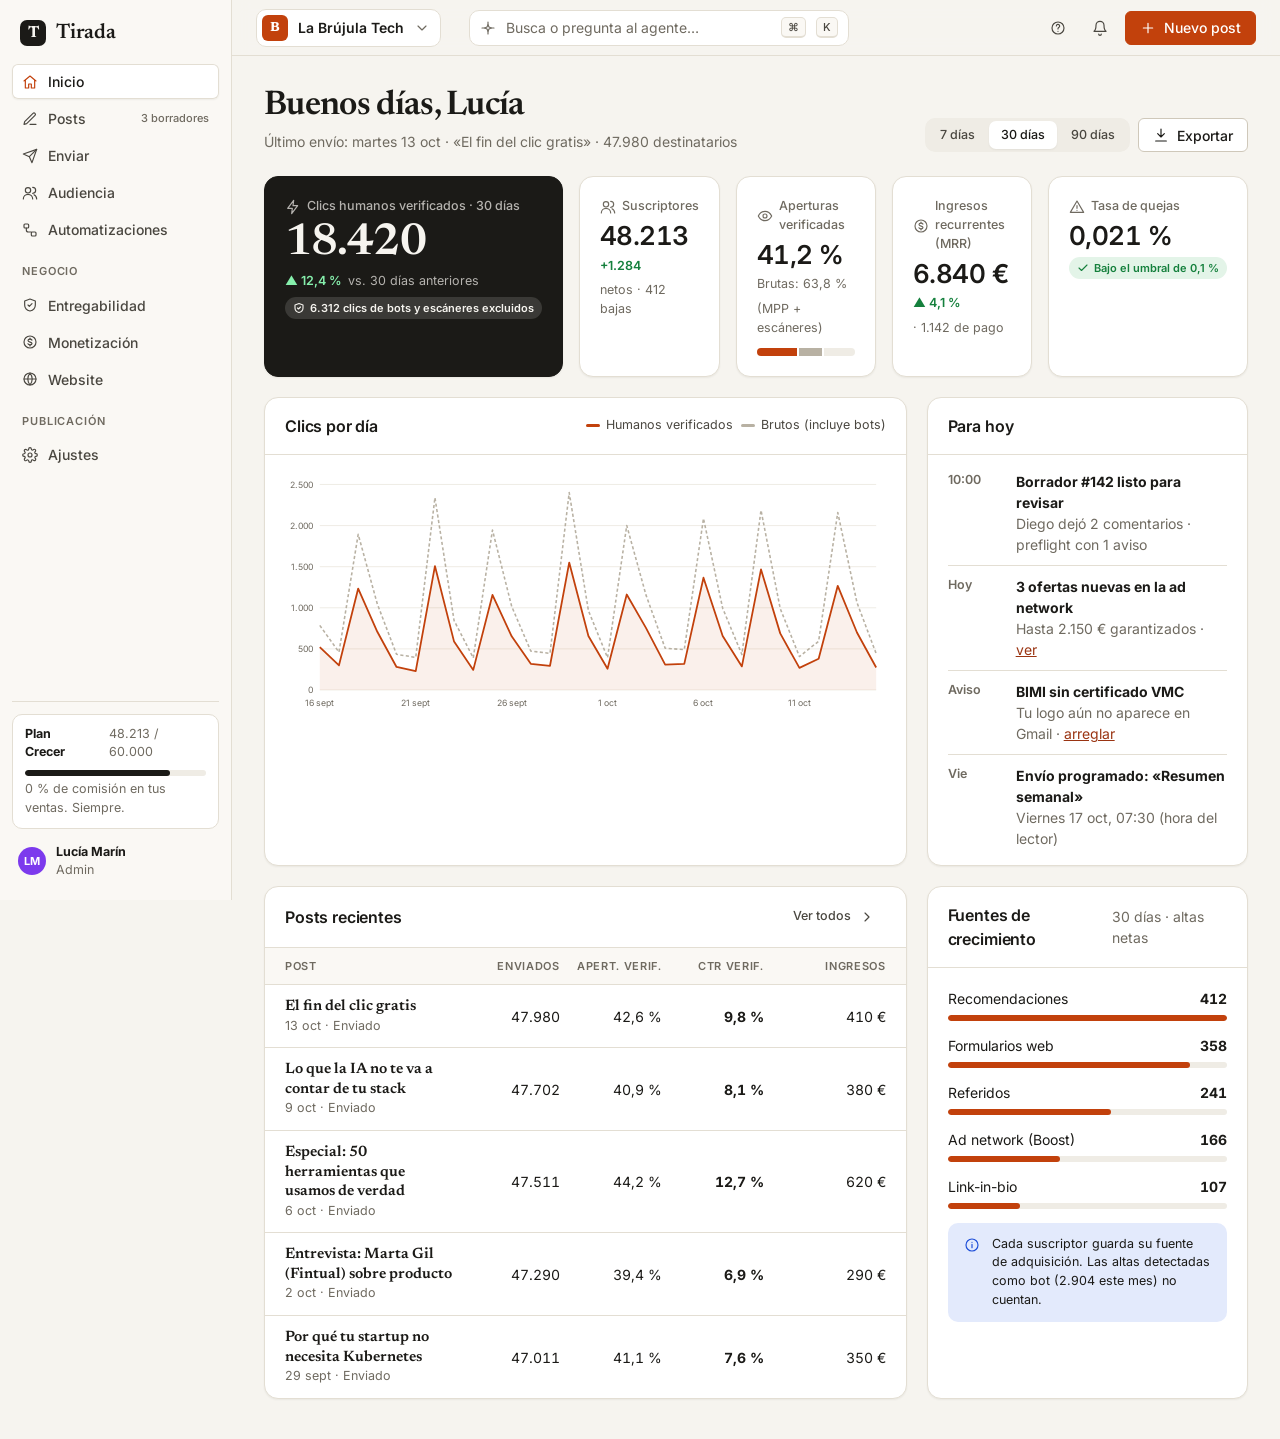
==== commit 81e6bda1: "design: título del prototipo Co-Authored-By: Claude Opus 5.5 <noreply@anthropic.com> Claude-Session:" ====
--- a/design/prototype/index.html
+++ b/design/prototype/index.html
@@ -3,7 +3,7 @@
 <head>
 <meta charset="utf-8">
 <meta name="viewport" content="width=device-width, initial-scale=1">
-<title>Tirada · La Brújula Tech</title>
+<title>Prototipo de Tirada</title>
 <meta name="description" content="Prototipo navegable del dashboard del creador de Tirada (solo desktop).">
 <link rel="preconnect" href="https://fonts.googleapis.com">
 <link rel="preconnect" href="https://fonts.gstatic.com" crossorigin>
--- a/design/prototype/styles.css
+++ b/design/prototype/styles.css
@@ -18,6 +18,8 @@
   /* Marca */
   --accent: #c2410c;          /* bermellón de imprenta */
   --accent-hover: #a5360a;
+  --accent-btn: #c2410c;
+  --accent-btn-hover: #a5360a;
   --accent-soft: #fbe9df;
   --accent-ink: #9a3412;
 
@@ -140,6 +142,7 @@
     var(--bg);
   text-align: center;
   overflow-y: auto;
+  padding-bottom: 96px;
 }
 .gate-card { max-width: 420px; width: 100%; }
 .gate-logo { display: inline-flex; align-items: center; gap: 10px; font: 600 22px var(--font-serif); margin-bottom: 40px; }
@@ -179,6 +182,14 @@
 .plan-box .bar span { display: block; height: 100%; background: var(--ink); border-radius: 3px; }
 .me { display: flex; align-items: center; gap: 10px; padding: 4px 6px; font-size: var(--fs-sm); }
 
+.app.compact { grid-template-columns: 64px 1fr; }
+.app.compact .sidebar { padding: var(--s-4) 10px; align-items: center; }
+.app.compact .brand { font-size: 0; gap: 0; padding: 4px 0 18px; }
+.app.compact .nav a { font-size: 0; gap: 0; justify-content: center; padding: 9px; }
+.app.compact .nav a svg.i { width: 18px; height: 18px; }
+.app.compact .nav .count, .app.compact .plan-box, .app.compact .me > div { display: none; }
+.app.compact .nav-label { font-size: 0; padding: 8px 0; border-top: 1px solid var(--border); margin: 6px 6px 0; }
+.app.compact .sidebar-foot { border-top: 0; }
 .main { display: flex; flex-direction: column; min-width: 0; }
 .topbar {
   position: sticky; top: 0; z-index: 20;
@@ -231,8 +242,8 @@
   font-weight: 500; cursor: pointer; white-space: nowrap; text-decoration: none;
 }
 .btn:hover { background: var(--surface-2); }
-.btn.primary { background: var(--accent); border-color: var(--accent); color: #fff; }
-.btn.primary:hover { background: var(--accent-hover); }
+.btn.primary { background: var(--accent-btn); border-color: var(--accent-btn); color: #fff; }
+.btn.primary:hover { background: var(--accent-btn-hover); }
 .btn.dark { background: var(--ink); border-color: var(--ink); color: var(--bg); }
 .btn.ghost { border-color: transparent; background: transparent; color: var(--ink-2); }
 .btn.ghost:hover { background: var(--surface-sunken); }
@@ -278,6 +289,7 @@
 .avatars .avatar:first-child { margin-left: 0; }
 
 .tabs { display: flex; gap: 2px; border-bottom: 1px solid var(--border); }
+.ed-right .tab { display: inline-flex; align-items: center; gap: 4px; padding: 10px 8px; font-size: var(--fs-sm); white-space: nowrap; }
 .tab { padding: 10px 12px; border: 0; background: none; cursor: pointer; color: var(--ink-3); font-weight: 500; border-bottom: 2px solid transparent; margin-bottom: -1px; }
 .tab:hover { color: var(--ink); }
 .tab[aria-selected="true"] { color: var(--ink); border-bottom-color: var(--accent); }
@@ -368,6 +380,8 @@
 .ed-left { border-right: 1px solid var(--border); padding: var(--s-4); }
 .ed-right { border-left: 1px solid var(--border); display: flex; flex-direction: column; }
 .ed-center { overflow-y: auto; background: var(--bg); position: relative; }
+.ed-toolbar > * { flex-shrink: 0; }
+.ed-toolbar .spacer { flex-shrink: 1; }
 .ed-toolbar { position: sticky; top: 0; z-index: 5; display: flex; align-items: center; gap: var(--s-2); padding: 10px var(--s-5); background: color-mix(in srgb, var(--bg) 92%, transparent); backdrop-filter: blur(6px); border-bottom: 1px solid var(--border); }
 .ed-toolbar .sep { width: 1px; height: 20px; background: var(--border); margin: 0 4px; }
 .saved { font-size: var(--fs-sm); color: var(--ink-3); display: flex; align-items: center; gap: 6px; }
@@ -414,7 +428,8 @@
 .typing { color: var(--ink-3); }
 .caret { display: inline-block; width: 2px; height: 1.1em; background: var(--accent); vertical-align: text-bottom; animation: blink 1s steps(1) infinite; }
 @keyframes blink { 50% { opacity: 0; } }
-.cursor-tag { position: absolute; font: 600 10px var(--font-ui); color: #fff; padding: 1px 6px; border-radius: 4px 4px 4px 0; white-space: nowrap; }
+.rcaret { position: relative; display: inline-block; width: 2px; height: 1.15em; background: #2563eb; vertical-align: text-bottom; margin: 0 1px; }
+.cursor-tag { position: absolute; bottom: 100%; left: 0; font: 600 10px/1.4 var(--font-ui); color: #fff; padding: 0 6px; border-radius: 4px 4px 4px 0; white-space: nowrap; }
 .remote-sel { background: rgba(37, 99, 235, .16); border-bottom: 2px solid #2563eb; }
 .comment-hl { background: var(--warn-soft); border-bottom: 2px solid var(--warn); cursor: pointer; }
 
@@ -466,7 +481,7 @@
 .step .n { width: 24px; height: 24px; border-radius: 50%; display: grid; place-items: center; background: var(--surface-sunken); font-size: 12px; font-weight: 700; }
 .step.done .n { background: var(--good); color: #fff; }
 .step.cur { color: var(--ink); background: var(--surface-2); box-shadow: inset 0 -2px 0 var(--accent); }
-.step.cur .n { background: var(--accent); color: #fff; }
+.step.cur .n { background: var(--accent-btn); color: #fff; }
 .aud-box { border: 1px solid var(--border); border-radius: var(--r-md); padding: 12px; }
 .aud-box.inc { border-left: 3px solid var(--good); }
 .aud-box.exc { border-left: 3px solid var(--bad); }
@@ -475,7 +490,8 @@
 .variant { display: grid; grid-template-columns: 32px 1fr 70px; align-items: center; gap: 10px; padding: 8px 0; }
 .variant .v { width: 28px; height: 28px; border-radius: 7px; display: grid; place-items: center; font-weight: 700; background: var(--surface-sunken); }
 .inbox-prev { border: 1px solid var(--border); border-radius: var(--r-md); overflow: hidden; }
-.inbox-prev .ir { display: grid; grid-template-columns: 140px 1fr 50px; gap: 12px; padding: 10px 14px; border-bottom: 1px solid var(--border); font-size: var(--fs-sm); }
+.inbox-prev .ir > * { min-width: 0; white-space: nowrap; overflow: hidden; text-overflow: ellipsis; }
+.inbox-prev .ir { display: grid; grid-template-columns: 96px 1fr 36px; gap: 12px; padding: 10px 14px; border-bottom: 1px solid var(--border); font-size: var(--fs-sm); }
 .inbox-prev .ir:last-child { border-bottom: 0; }
 .inbox-prev .ir.me { background: var(--accent-soft); }
 .inbox-prev .ir b { font-weight: 600; }
@@ -509,11 +525,14 @@
   background-size: 18px 18px;
   overflow: hidden;
 }
-.flow { position: relative; width: 760px; margin: 0 auto; padding: 32px 0 40px; }
+.flow { position: relative; width: 760px; margin: 0 auto; padding: 28px 0 40px; }
+.frow { display: flex; justify-content: center; gap: 160px; margin-bottom: 40px; }
+.frow:last-child { margin-bottom: 0; }
+.frow .ghost-slot { width: 250px; visibility: hidden; }
 .flow svg.edges { position: absolute; inset: 0; width: 100%; height: 100%; pointer-events: none; }
 .edges path { fill: none; stroke: var(--border-strong); stroke-width: 2; }
 .edges path.added { stroke: var(--good); stroke-dasharray: 5 4; }
-.node { position: absolute; width: 250px; background: var(--surface); border: 1px solid var(--border); border-radius: 12px; box-shadow: var(--shadow-sm); padding: 10px 12px; font-size: var(--fs-sm); }
+.node { position: relative; width: 250px; flex: none; background: var(--surface); border: 1px solid var(--border); border-radius: 12px; box-shadow: var(--shadow-sm); padding: 10px 12px; font-size: var(--fs-sm); }
 .node .nh { display: flex; align-items: center; gap: 8px; font-weight: 600; font-size: var(--fs-md); }
 .node .nt { font-size: var(--fs-xs); text-transform: uppercase; letter-spacing: .08em; color: var(--ink-3); font-weight: 600; margin-bottom: 4px; display: flex; gap: 6px; align-items: center; }
 .node .ni { width: 24px; height: 24px; border-radius: 6px; display: grid; place-items: center; color: #fff; flex: none; }
@@ -643,3 +662,4 @@
 @keyframes toast-in { from { opacity: 0; transform: translateY(8px); } to { opacity: 1; transform: none; } }
 
 @media (prefers-reduced-motion: reduce) { *, *::before, *::after { animation: none !important; transition: none !important; } }
+.flow-mode-live .node.changed { box-shadow: var(--shadow-sm); }
